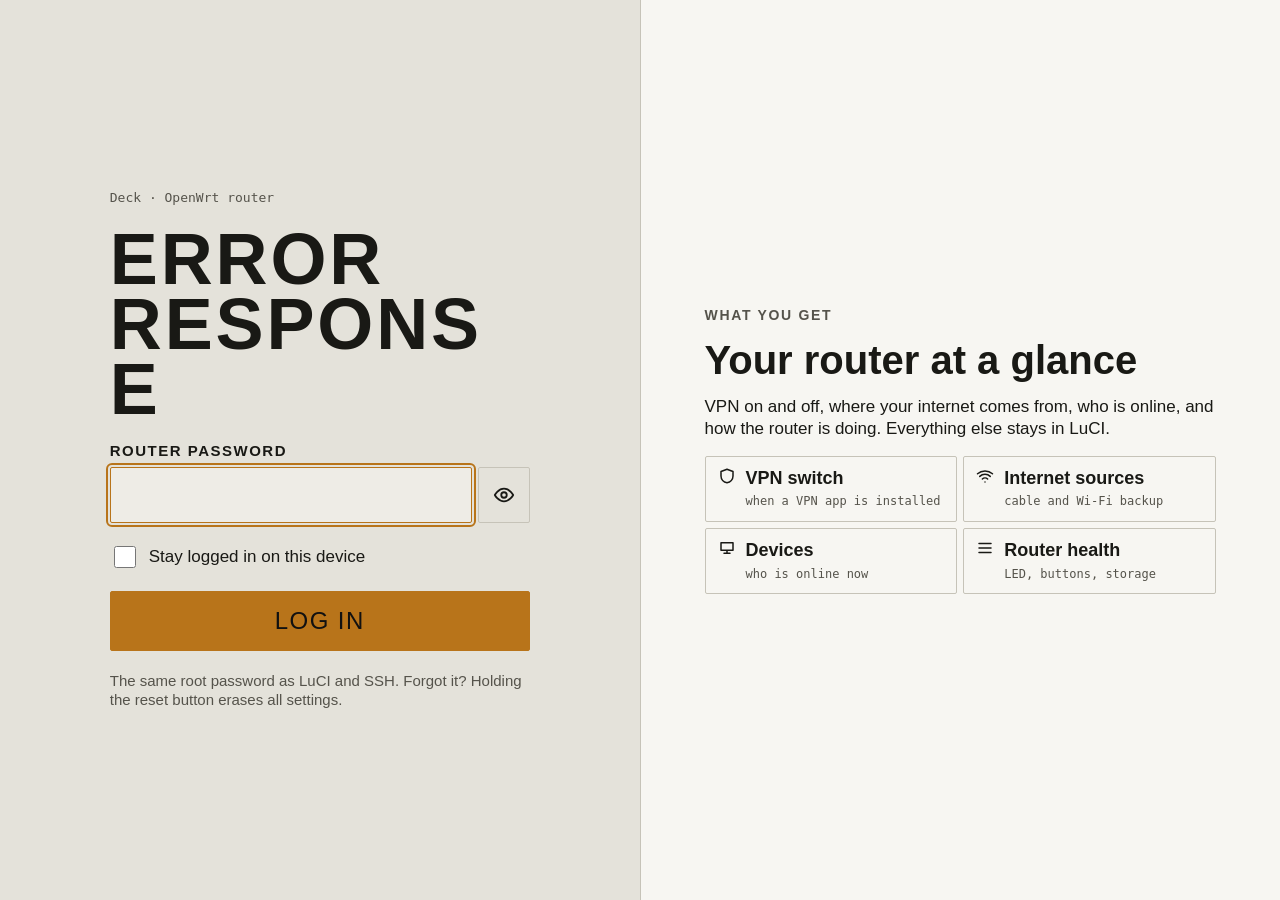
==== luci-app-deck/htdocs/deck/index.html @ 6898326d "Deck as a standalone dashboard app at /deck/ Own login, side rail (bottom tabs on phones) and screen" ====
<!DOCTYPE html>
<html lang="en">
<head>
<meta charset="utf-8">
<meta name="viewport" content="width=device-width, initial-scale=1, viewport-fit=cover">
<meta name="theme-color" content="#0D0E0B">
<meta name="darkreader-lock">
<title>Deck</title>
<link rel="icon" href="logo.svg" sizes="any">
<link rel="stylesheet" href="components.css?v=0.2.0">
<link rel="stylesheet" href="app.css?v=0.2.0">
</head>
<body>
<div id="root" class="dk"><p style="padding:24px;font-family:sans-serif">Loading…</p></div>
<noscript><p style="padding:24px">Deck needs JavaScript. You can still use <a href="/cgi-bin/luci/">LuCI</a>.</p></noscript>
<script src="app.js?v=0.2.0"></script>
</body>
</html>
---- luci-app-deck/htdocs/deck/components.css ----
/* SPDX-License-Identifier: Apache-2.0
 * Deck dashboard styles. Self-contained so the dashboard looks right under
 * any LuCI theme; luci-theme-deck shares the same tokens. */

@font-face { font-family: 'Deck Display'; font-weight: 500; font-display: swap; src: url('/deck/fonts/barlow-condensed-500.woff2') format('woff2'); }
@font-face { font-family: 'Deck Display'; font-weight: 600; font-display: swap; src: url('/deck/fonts/barlow-condensed-600.woff2') format('woff2'); }
@font-face { font-family: 'Deck Display'; font-weight: 700; font-display: swap; src: url('/deck/fonts/barlow-condensed-700.woff2') format('woff2'); }
@font-face { font-family: 'Deck Mono'; font-weight: 400; font-display: swap; src: url('/deck/fonts/jetbrains-mono-400.woff2') format('woff2'); }

.dk {
	--dk-bg: #0D0E0B; --dk-panel: #161713; --dk-sunk: #10110E; --dk-line: #2E2F29;
	--dk-ink: #EEECE4; --dk-dim: #A6A499; --dk-off: #24251F;
	--dk-amber: #F4B248; --dk-green: #6BD47A; --dk-red: #FF6B5E; --dk-blue: #7DB8FF; --dk-on-red: #111111;
	--dk-font: 'Deck Display', 'Barlow Condensed', 'Arial Narrow', 'Roboto Condensed', sans-serif;
	--dk-mono: 'Deck Mono', 'JetBrains Mono', ui-monospace, Menlo, Consolas, monospace;
	color: var(--dk-ink); font-family: var(--dk-font); font-size: 16px; line-height: 1.3;
	}
.dk.dk-light {
	--dk-bg: #E4E2DA; --dk-panel: #F7F6F2; --dk-sunk: #EEECE6; --dk-line: #C6C3B8;
	--dk-ink: #191915; --dk-dim: #55534B; --dk-off: #DDDAD1;
	--dk-amber: #B8741A; --dk-green: #2E8540; --dk-red: #C0392B; --dk-blue: #2F6FC4; --dk-on-red: #FFFFFF;
}

.dk *, .dk *::before, .dk *::after { box-sizing: border-box; }
.dk a { color: inherit; }
.dk button { font: inherit; color: inherit; cursor: pointer; }
.dk button:focus-visible, .dk a:focus-visible, .dk input:focus-visible, .dk select:focus-visible { outline: 2px solid var(--dk-amber); outline-offset: 2px; }
.dk button:disabled { opacity: .5; cursor: not-allowed; }
.dk-mono { font-family: var(--dk-mono); }
.dk-dim { color: var(--dk-dim); }

.dk-head { display: flex; flex-wrap: wrap; align-items: flex-end; justify-content: space-between; gap: 8px 20px; }
.dk-kicker, .dk-h2, .dk-label { font-size: 14px; font-weight: 700; letter-spacing: .12em; text-transform: uppercase; color: var(--dk-dim); margin: 0; }
.dk-title { margin: 0; font-family: var(--dk-font); font-size: clamp(32px, 3.4vw, 50px); font-weight: 700; line-height: 1; letter-spacing: .01em; color: var(--dk-ink); }
.dk-title .warn { color: var(--dk-amber); }
.dk-title .bad { color: var(--dk-red); }
.dk-sub { margin: 0; font-size: 17px; }

.dk-card { background: var(--dk-panel); border: 1px solid var(--dk-line); border-radius: 3px; padding: 18px 20px; display: flex; flex-direction: column; gap: 12px; min-width: 0; }
.dk-card-head { display: flex; justify-content: space-between; align-items: baseline; gap: 12px; flex-wrap: wrap; }
.dk-more { font-size: 15px; font-weight: 600; color: var(--dk-dim) !important; }
.dk-grid { display: grid; grid-template-columns: repeat(auto-fit, minmax(min(100%, 320px), 1fr)); gap: 12px; }
.dk-grid-wide { display: grid; grid-template-columns: repeat(auto-fit, minmax(min(100%, 420px), 1fr)); gap: 12px; }
.dk-note { margin: 0; font-size: 15px; color: var(--dk-dim); }

.dk-banner { padding: 12px 16px; font-size: 18px; font-weight: 600; display: flex; flex-wrap: wrap; justify-content: space-between; align-items: center; gap: 8px 16px; background: var(--dk-off); color: var(--dk-ink); border-left: 6px solid var(--dk-blue); }
.dk-banner.bad { background: var(--dk-red); color: var(--dk-on-red); border-left-color: var(--dk-ink); }
.dk-banner.warn { border-left-color: var(--dk-amber); }

/* traffic path */
.dk-path { list-style: none; margin: 0; padding: 0; display: flex; flex-wrap: wrap; align-items: center; }
.dk-hop { flex: 0 1 auto; min-width: 128px; border: 2px solid var(--dk-line); border-radius: 3px; padding: 12px 14px; min-height: 92px; display: flex; flex-direction: column; justify-content: center; gap: 2px; background: var(--dk-sunk); }
.dk-hop .k { font-size: 13px; font-weight: 700; letter-spacing: .12em; text-transform: uppercase; opacity: .8; }
.dk-hop .t { font-size: 30px; font-weight: 700; line-height: 1; }
.dk-hop .s { font-family: var(--dk-mono); font-size: 12px; opacity: .85; }
.dk-hop.ok { border-color: var(--dk-green); }
.dk-hop.go { border-color: var(--dk-green); background: var(--dk-green); color: #111; }
.dk-hop.warn { border-color: var(--dk-amber); }
.dk-hop.bad { border-color: var(--dk-red); background: var(--dk-red); color: var(--dk-on-red); }
.dk-hop.blue { border-color: var(--dk-blue); }
.dk-hop.ghost { border-style: dashed; background: transparent; color: var(--dk-dim); }
.dk-wire { flex: 1 1 40px; min-width: 40px; padding: 0 6px; display: flex; flex-direction: column; gap: 4px; }
.dk-wire span:first-child { font-family: var(--dk-mono); font-size: 11px; color: var(--dk-dim); text-align: center; white-space: nowrap; min-height: 14px; }
.dk-wire i { display: block; height: 4px; background: var(--dk-line); }
.dk-wire.ok i { background: var(--dk-green); }
.dk-wire.bad i { background: var(--dk-red); }
.dk-wire.flow i { background: repeating-linear-gradient(90deg, var(--c, var(--dk-green)) 0 14px, transparent 14px 24px); background-size: 24px 4px; }
.dk-bypass { display: flex; flex-wrap: wrap; align-items: center; gap: 8px 14px; padding-top: 12px; border-top: 1px dashed var(--dk-line); }
.dk-chip { padding: 4px 10px; border: 1px dashed var(--dk-line); border-radius: 2px; font-size: 15px; font-weight: 600; }

/* switch */
.dk-switch { position: relative; height: 88px; width: 100%; padding: 0; background: var(--dk-sunk); border: 2px solid var(--dk-line); border-radius: 3px; display: grid; grid-template-columns: 1fr 1fr; align-items: center; overflow: hidden; }
.dk-switch .knob { position: absolute; top: 6px; bottom: 6px; width: calc(50% - 9px); left: 6px; border-radius: 2px; background: var(--dk-line); transition: left .2s, background .2s; }
.dk-switch[aria-checked="true"] .knob { left: calc(50% + 3px); background: var(--c, var(--dk-green)); }
.dk-switch .lbl { position: relative; text-align: center; font-size: 26px; font-weight: 700; letter-spacing: .12em; color: var(--dk-dim); }
.dk-switch[aria-checked="false"] .lbl.off, .dk-switch[aria-checked="true"] .lbl.on { color: #111; }
.dk-switch[aria-checked="false"] .lbl.off { color: var(--dk-ink); }

/* buttons */
.dk-btn { min-height: 46px; padding: 0 16px; border-radius: 2px; font-size: 17px; font-weight: 700; letter-spacing: .06em; text-transform: uppercase; border: 1px solid var(--dk-line); background: transparent; color: var(--dk-ink); text-decoration: none; display: inline-flex; align-items: center; justify-content: center; gap: 8px; }
.dk-btn-amber { background: var(--dk-amber); border-color: var(--dk-amber); color: #111 !important; }
.dk-btn-ink { background: var(--dk-ink); border-color: var(--dk-ink); color: var(--dk-bg) !important; }
.dk-btn-red { border-color: var(--dk-red); color: var(--dk-red) !important; }
.dk-btn-row { display: grid; grid-template-columns: repeat(auto-fit, minmax(140px, 1fr)); gap: 6px; }

/* tiles */
.dk-tiles { display: grid; grid-template-columns: repeat(2, minmax(0, 1fr)); gap: 1px; background: var(--dk-line); border: 1px solid var(--dk-line); }
.dk-tile { background: var(--dk-sunk); padding: 12px; display: flex; flex-direction: column; gap: 6px; min-width: 0; }
.dk-tile .v { font-size: 42px; line-height: .95; font-weight: 600; font-variant-numeric: tabular-nums; }
.dk-tile .v small { font-size: 18px; color: var(--dk-dim); font-weight: 600; }
.dk-spark { width: 100%; height: 36px; display: block; }

/* tags */
.dk-tag { display: inline-block; padding: 3px 8px; border-radius: 2px; font-size: 14px; font-weight: 700; letter-spacing: .1em; text-transform: uppercase; white-space: nowrap; }
.dk-tag-ok { background: var(--dk-green); color: #111; }
.dk-tag-warn { background: var(--dk-amber); color: #111; }
.dk-tag-bad { background: var(--dk-red); color: var(--dk-on-red); }
.dk-tag-blue { background: var(--dk-blue); color: #111; }
.dk-tag-off { background: var(--dk-off); color: var(--dk-dim); }

/* sources */
.dk-src { list-style: none; margin: 0; padding: 0; display: flex; flex-direction: column; gap: 8px; }
.dk-src li { border: 1px solid var(--dk-line); border-radius: 2px; padding: 12px 14px; display: flex; flex-direction: column; gap: 8px; }
.dk-src li.active { background: var(--dk-sunk); border-color: var(--dk-green); }
.dk-src li.active.wifi { border-color: var(--dk-blue); }
.dk-src .row { display: flex; justify-content: space-between; align-items: center; gap: 8px; }
.dk-src .name { font-size: 22px; font-weight: 700; }
.dk-src .meta { font-family: var(--dk-mono); font-size: 12px; color: var(--dk-dim); }
.dk-bars { display: inline-flex; gap: 2px; align-items: flex-end; height: 18px; }
.dk-bars span { width: 6px; display: block; }

/* tables and lists */
.dk-table-wrap { overflow-x: auto; }
.dk-table { width: 100%; border-collapse: collapse; }
.dk-table th { text-align: left; font-size: 13px; font-weight: 700; letter-spacing: .1em; text-transform: uppercase; color: var(--dk-dim); padding: 8px; }
.dk-table td { border-top: 1px solid var(--dk-line); padding: 9px 8px; vertical-align: middle; }
.dk-table .n { display: block; font-size: 18px; font-weight: 600; }
.dk-table .m { font-family: var(--dk-mono); font-size: 12px; color: var(--dk-dim); }
.dk-table tr.off { opacity: .6; }

.dk-meter { display: grid; grid-template-columns: 80px minmax(0, 1fr) 140px; gap: 10px; align-items: center; }
.dk-meter-name { font-size: 15px; font-weight: 600; letter-spacing: .08em; text-transform: uppercase; color: var(--dk-dim); }
.dk-meter-track { height: 8px; background: var(--dk-off); }
.dk-meter-fill { display: block; height: 100%; background: var(--dk-ink); }
.dk-meter-fill.dk-warn { background: var(--dk-amber); }
.dk-meter-val { font-size: 13px; text-align: right; }

.dk-timeline { list-style: none; margin: 0; padding: 0 0 0 6px; border-left: 2px solid var(--dk-line); }
.dk-timeline li { position: relative; padding: 6px 0 10px 16px; }
.dk-timeline li::before { content: ''; position: absolute; left: -7px; top: 10px; width: 12px; height: 12px; border-radius: 1px; background: var(--c, var(--dk-blue)); }
.dk-timeline .t { display: block; font-family: var(--dk-mono); font-size: 12px; color: var(--dk-dim); }
.dk-timeline .x { font-size: 17px; }

.dk-hw { display: flex; flex-direction: column; gap: 10px; }
.dk-hw-row { display: flex; align-items: center; gap: 10px; font-size: 16px; font-weight: 600; }
.dk-led { width: 16px; height: 16px; border-radius: 50%; flex: none; background: var(--dk-off); border: 1px solid var(--dk-line); }

.dk-radio { min-height: 50px; display: grid; grid-template-columns: 14px minmax(0, 1fr) auto; gap: 10px; align-items: center; padding: 0 12px; border-radius: 2px; text-align: left; border: 1px solid var(--dk-line); background: var(--dk-sunk); width: 100%; }
.dk-radio[aria-checked="true"] { background: var(--dk-ink); color: var(--dk-bg); border-color: var(--dk-ink); }
.dk-radio .dot { width: 12px; height: 12px; border-radius: 50%; border: 2px solid currentColor; }
.dk-radio[aria-checked="true"] .dot { background: currentColor; }
.dk-radio .nm { font-size: 19px; font-weight: 700; overflow: hidden; text-overflow: ellipsis; white-space: nowrap; }

.dk-caps { list-style: none; margin: 0; padding: 0; display: grid; grid-template-columns: repeat(auto-fit, minmax(200px, 1fr)); gap: 6px; }
.dk-caps li { padding: 10px 12px; border: 1px solid var(--dk-line); border-radius: 2px; display: grid; grid-template-columns: 18px minmax(0, 1fr); gap: 4px 10px; }
.dk-caps li.no { border-style: dashed; opacity: .75; }
.dk-caps .nm { display: block; font-size: 18px; font-weight: 700; }

.dk-empty { padding: 24px; border: 1px dashed var(--dk-line); display: flex; flex-direction: column; gap: 8px; align-items: flex-start; }
.dk-empty b { font-size: 24px; }

@media (prefers-reduced-motion: no-preference) {
	.dk .blink { animation: dkb 1.2s steps(2, start) infinite; }
	.dk-wire.flow i { animation: dkf 1s linear infinite; }
}
@keyframes dkb { to { opacity: .35; } }
@keyframes dkf { to { background-position: 24px 0; } }

@media (max-width: 640px) {
	.dk-meter { grid-template-columns: 64px minmax(0, 1fr) 110px; }
	.dk-path { flex-direction: column; align-items: stretch; }
	.dk-wire { flex: 0 0 18px; min-height: 18px; flex-direction: row; justify-content: center; }
	.dk-wire i { width: 4px; height: 18px; }
	.dk-wire span:first-child { display: none; }
	.dk-tile .v { font-size: 34px; }
}
---- luci-app-deck/htdocs/deck/app.css ----
/* SPDX-License-Identifier: Apache-2.0
 * Deck standalone app: shell (rail, phone tabs, login) and screen layouts.
 * Component styles (cards, path, switch, tiles, tags, tables) are in components.css. */

html, body { margin: 0; background: var(--dk-bg); color: var(--dk-ink); }
body { min-height: 100vh; }
.dk-light { color-scheme: light; }
.dk:not(.dk-light) { color-scheme: dark; }

.app { display: flex; align-items: stretch; min-height: 100vh; background: var(--dk-bg); }
.rail { flex: 0 0 236px; width: 236px; box-sizing: border-box; padding: 20px 16px; background: var(--dk-panel); border-right: 1px solid var(--dk-line); display: flex; flex-direction: column; gap: 20px; position: sticky; top: 0; height: 100vh; overflow-y: auto; }
.brand-name { font-size: 26px; font-weight: 700; letter-spacing: .06em; text-transform: uppercase; line-height: 1; overflow-wrap: anywhere; }
.brand-sub { margin-top: 6px; font-family: var(--dk-mono); font-size: 11.5px; color: var(--dk-dim); line-height: 1.55; }
.nav { list-style: none; margin: 0; padding: 0; display: flex; flex-direction: column; gap: 2px; }
.nav a { min-height: 44px; display: flex; align-items: center; gap: 12px; padding: 0 12px; border-radius: 2px; text-decoration: none; font-size: 17px; font-weight: 700; letter-spacing: .1em; text-transform: uppercase; color: var(--dk-dim); }
.nav a:hover { background: var(--dk-sunk); color: var(--dk-ink); }
.nav a[aria-current="page"] { background: var(--dk-ink); color: var(--dk-bg); }
.nav svg, .tabs svg { width: 20px; height: 20px; flex: none; }
.hwbox { border: 1px solid var(--dk-line); border-radius: 2px; padding: 12px; display: flex; flex-direction: column; gap: 10px; background: var(--dk-sunk); }
.hwrow { display: flex; align-items: center; gap: 10px; font-size: 16px; font-weight: 600; }
.led { width: 16px; height: 16px; border-radius: 50%; flex: none; background: var(--dk-off); border: 1px solid var(--dk-line); }
.led.white { background: #F4F3EE; box-shadow: 0 0 10px rgba(244, 243, 238, .6); }
.led.red { background: var(--dk-red); border-color: var(--dk-red); box-shadow: 0 0 10px rgba(255, 107, 94, .5); }
.led.green { background: var(--dk-green); border-color: var(--dk-green); }
.slider { width: 26px; height: 12px; border: 2px solid var(--dk-dim); border-radius: 2px; position: relative; flex: none; box-sizing: border-box; }
.slider i { position: absolute; top: 1px; width: 9px; height: 6px; background: var(--dk-ink); left: 1px; }
.slider.on i { left: auto; right: 1px; }
.rail-foot { margin-top: auto; display: flex; flex-direction: column; gap: 10px; }
.iconrow { display: flex; gap: 6px; }
.iconrow > * { flex: 1; height: 44px; display: grid; place-items: center; background: transparent; border: 1px solid var(--dk-line); border-radius: 2px; color: var(--dk-ink); font-size: 15px; font-weight: 700; letter-spacing: .08em; text-decoration: none; }
.iconrow svg { width: 18px; height: 18px; }

.page { flex: 999 1 640px; min-width: 0; box-sizing: border-box; padding: 22px clamp(16px, 2.4vw, 36px) 48px; display: flex; flex-direction: column; gap: 14px; }
.tabs { display: none; }

/* unsaved changes bar */
.applybar { position: sticky; bottom: 0; z-index: 4; display: flex; flex-wrap: wrap; align-items: center; justify-content: space-between; gap: 10px; padding: 12px 16px; background: var(--dk-panel); border: 1px solid var(--dk-amber); }
.applybar span { font-size: 17px; font-weight: 600; }

/* forms */
.field { display: grid; grid-template-columns: 210px minmax(0, 1fr); gap: 4px 16px; padding: 10px 0; border-bottom: 1px solid var(--dk-line); align-items: center; }
.field:last-child { border-bottom: 0; }
.field > label, .field > .lbl { font-size: 16px; font-weight: 700; }
.field .help { grid-column: 2; font-size: 14px; color: var(--dk-dim); }
.in { min-height: 44px; padding: 0 10px; background: var(--dk-sunk); color: var(--dk-ink); border: 1px solid var(--dk-line); border-radius: 2px; font-family: var(--dk-mono); font-size: 14px; box-sizing: border-box; width: 100%; max-width: 460px; }
select.in { font-family: var(--dk-font); font-size: 16px; font-weight: 600; }
.in:focus { border-color: var(--dk-amber); outline: none; }
.pwrow { display: flex; gap: 6px; max-width: 460px; }
.pwrow .in { flex: 1; }
.toggle { width: 64px; height: 36px; padding: 0; border: 2px solid var(--dk-line); border-radius: 2px; position: relative; background: var(--dk-off); cursor: pointer; }
.toggle i { position: absolute; top: 3px; left: 3px; width: 26px; height: 26px; background: var(--dk-ink); transition: left .15s; }
.toggle[aria-checked="true"] { background: var(--dk-green); border-color: var(--dk-green); }
.toggle[aria-checked="true"] i { left: 31px; background: #111; }

/* list rows */
.rows { display: flex; flex-direction: column; }
.row { display: grid; grid-template-columns: 40px minmax(0, 1fr) auto; gap: 14px; align-items: center; padding: 12px 0; border-top: 1px solid var(--dk-line); }
.row:first-child { border-top: 0; }
.row .ic { width: 40px; height: 40px; display: grid; place-items: center; background: var(--dk-sunk); border: 1px solid var(--dk-line); border-radius: 2px; }
.row .ic svg { width: 22px; height: 22px; }
.row .t { display: block; font-size: 19px; font-weight: 700; overflow: hidden; text-overflow: ellipsis; white-space: nowrap; }
.row .s { font-family: var(--dk-mono); font-size: 12px; color: var(--dk-dim); }
button.row { width: 100%; background: transparent; border: 0; border-top: 1px solid var(--dk-line); border-left: 4px solid transparent; padding: 12px 14px; text-align: left; color: var(--dk-ink); }
button.row[aria-pressed="true"] { background: var(--dk-sunk); border-left-color: var(--dk-amber); }

.split { display: flex; flex-wrap: wrap; gap: 12px; align-items: flex-start; }
.split > .main { flex: 999 1 460px; min-width: 0; }
.split > .side { flex: 1 1 340px; min-width: 0; }

.chips { display: flex; gap: 6px; flex-wrap: wrap; }
.kv { display: grid; grid-template-columns: auto minmax(0, 1fr); gap: 6px 14px; margin: 0; font-size: 15px; }
.kv dt { color: var(--dk-dim); }
.kv dd { margin: 0; font-family: var(--dk-mono); font-size: 13px; overflow-wrap: anywhere; }

/* vertical block meters (router health) */
.blocks { display: flex; gap: 14px; align-items: flex-end; justify-content: space-between; }
.block { margin: 0; flex: 1; display: flex; flex-direction: column; align-items: center; gap: 6px; }
.block .col { width: 100%; max-width: 54px; height: 120px; background: var(--dk-off); display: flex; flex-direction: column-reverse; gap: 2px; padding: 2px; box-sizing: border-box; }
.block .col span { flex: 1; }
.block figcaption { font-size: 14px; font-weight: 700; letter-spacing: .1em; text-transform: uppercase; text-align: center; }
.block figcaption small { display: block; font-family: var(--dk-mono); font-size: 11px; font-weight: 400; letter-spacing: 0; text-transform: none; color: var(--dk-dim); }

/* modal */
.scrim { position: fixed; inset: 0; z-index: 50; background: rgba(5, 6, 4, .72); display: grid; place-items: center; padding: 16px; }
.modal { width: 100%; max-width: 520px; background: var(--dk-panel); border: 2px solid var(--dk-amber); padding: 20px 22px; display: flex; flex-direction: column; gap: 14px; box-shadow: 0 24px 60px rgba(0, 0, 0, .5); }
.modal.danger { border-color: var(--dk-red); }
.modal h2 { margin: 0; font-size: 28px; font-weight: 700; line-height: 1.05; }
.modal p { margin: 0; font-size: 17px; }
.modal .acts { display: flex; gap: 8px; flex-wrap: wrap; }
.modal .acts > * { flex: 1; }

/* toasts */
.toasts { position: fixed; right: 16px; bottom: 16px; z-index: 60; display: flex; flex-direction: column; gap: 8px; max-width: 420px; }
.toast { padding: 12px 14px; background: var(--dk-panel); border: 1px solid var(--dk-line); border-left: 6px solid var(--dk-green); font-size: 17px; font-weight: 600; box-shadow: 0 10px 30px rgba(0, 0, 0, .35); }
.toast.bad { background: var(--dk-red); color: var(--dk-on-red); border-color: var(--dk-red); }
.toast.info { border-left-color: var(--dk-blue); }

/* login */
.login { min-height: 100vh; display: grid; grid-template-columns: repeat(2, minmax(0, 1fr)); background: var(--dk-line); gap: 1px; }
.login > section { background: var(--dk-bg); padding: 56px clamp(20px, 5vw, 64px); display: flex; flex-direction: column; justify-content: center; }
.login > section + section { background: var(--dk-panel); }
.login-card { width: 100%; max-width: 420px; display: flex; flex-direction: column; gap: 20px; margin: 0 auto; }
.login-host { margin: 0; font-size: clamp(48px, 6vw, 72px); font-weight: 700; line-height: .9; letter-spacing: .04em; text-transform: uppercase; overflow-wrap: anywhere; }
.login label > span:first-child { display: block; font-size: 15px; font-weight: 700; letter-spacing: .1em; text-transform: uppercase; margin-bottom: 6px; }
.login .in { max-width: none; min-height: 56px; font-size: 20px; }
.login .pwrow { max-width: none; }
.login .go { min-height: 60px; font-size: 24px; }
.login-check { display: flex; align-items: center; gap: 10px; font-size: 17px; }
.login-check input { width: 22px; height: 22px; accent-color: var(--dk-amber); }
.login-side { display: flex; flex-direction: column; gap: 16px; max-width: 520px; }
.login-side h2 { margin: 0; font-size: 40px; font-weight: 700; line-height: 1; }

@media (max-width: 860px) {
	.app { flex-direction: column; }
	.rail { position: static; height: auto; width: auto; flex: none; flex-direction: row; align-items: center; padding: 12px 14px; gap: 12px; border-right: 0; border-bottom: 1px solid var(--dk-line); }
	.rail .brand-sub, .rail nav, .rail .hwbox { display: none; }
	.rail-foot { margin: 0 0 0 auto; }
	.rail-foot .iconrow > * { width: 44px; flex: none; }
	.page { padding: 16px 12px 96px; }
	.tabs { display: grid; grid-template-columns: repeat(5, minmax(0, 1fr)); position: fixed; left: 0; right: 0; bottom: 0; z-index: 20; background: var(--dk-panel); border-top: 1px solid var(--dk-line); }
	.tabs a { min-height: 62px; display: flex; flex-direction: column; align-items: center; justify-content: center; gap: 3px; text-decoration: none; font-size: 13px; font-weight: 700; letter-spacing: .08em; text-transform: uppercase; color: var(--dk-dim); }
	.tabs a[aria-current="page"] { color: var(--dk-ink); box-shadow: inset 0 3px 0 var(--dk-ink); }
	.field { grid-template-columns: 1fr; }
	.field .help { grid-column: 1; }
	.login { grid-template-columns: 1fr; }
	.login > section + section { display: none; }
	.blocks { gap: 8px; }
	.dk-switch { height: 96px; }
}
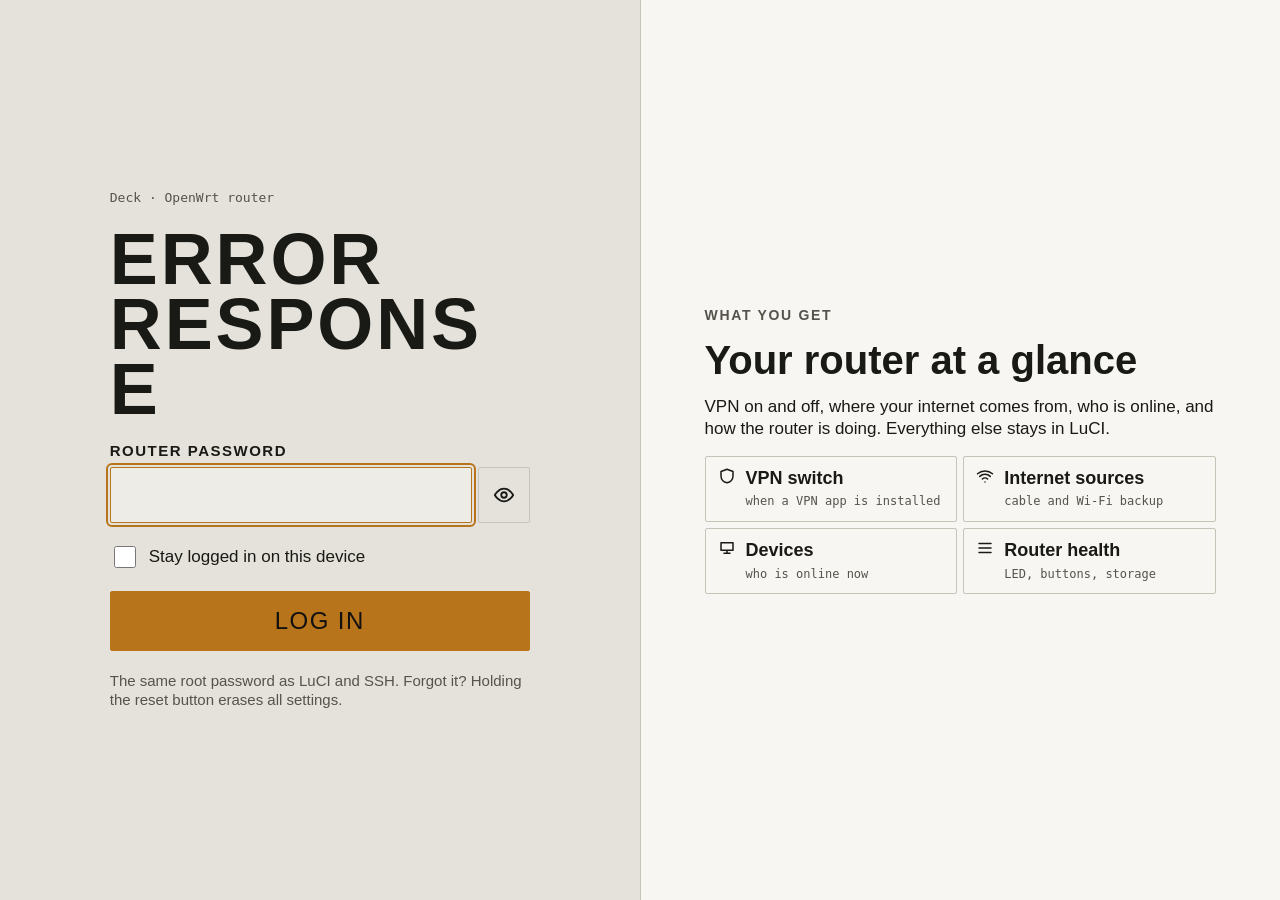
==== commit 43a2cdde: "Open Deck at the router's address /usr/libexec/deck/home swaps /www/index.html for a redirect to /de" ====
--- a/luci-app-deck/htdocs/deck/index.html
+++ b/luci-app-deck/htdocs/deck/index.html
@@ -7,12 +7,12 @@
 <meta name="darkreader-lock">
 <title>Deck</title>
 <link rel="icon" href="logo.svg" sizes="any">
-<link rel="stylesheet" href="components.css?v=0.2.0">
-<link rel="stylesheet" href="app.css?v=0.2.0">
+<link rel="stylesheet" href="components.css?v=0.2.2">
+<link rel="stylesheet" href="app.css?v=0.2.2">
 </head>
 <body>
 <div id="root" class="dk"><p style="padding:24px;font-family:sans-serif">Loading…</p></div>
 <noscript><p style="padding:24px">Deck needs JavaScript. You can still use <a href="/cgi-bin/luci/">LuCI</a>.</p></noscript>
-<script src="app.js?v=0.2.0"></script>
+<script src="app.js?v=0.2.2"></script>
 </body>
 </html>
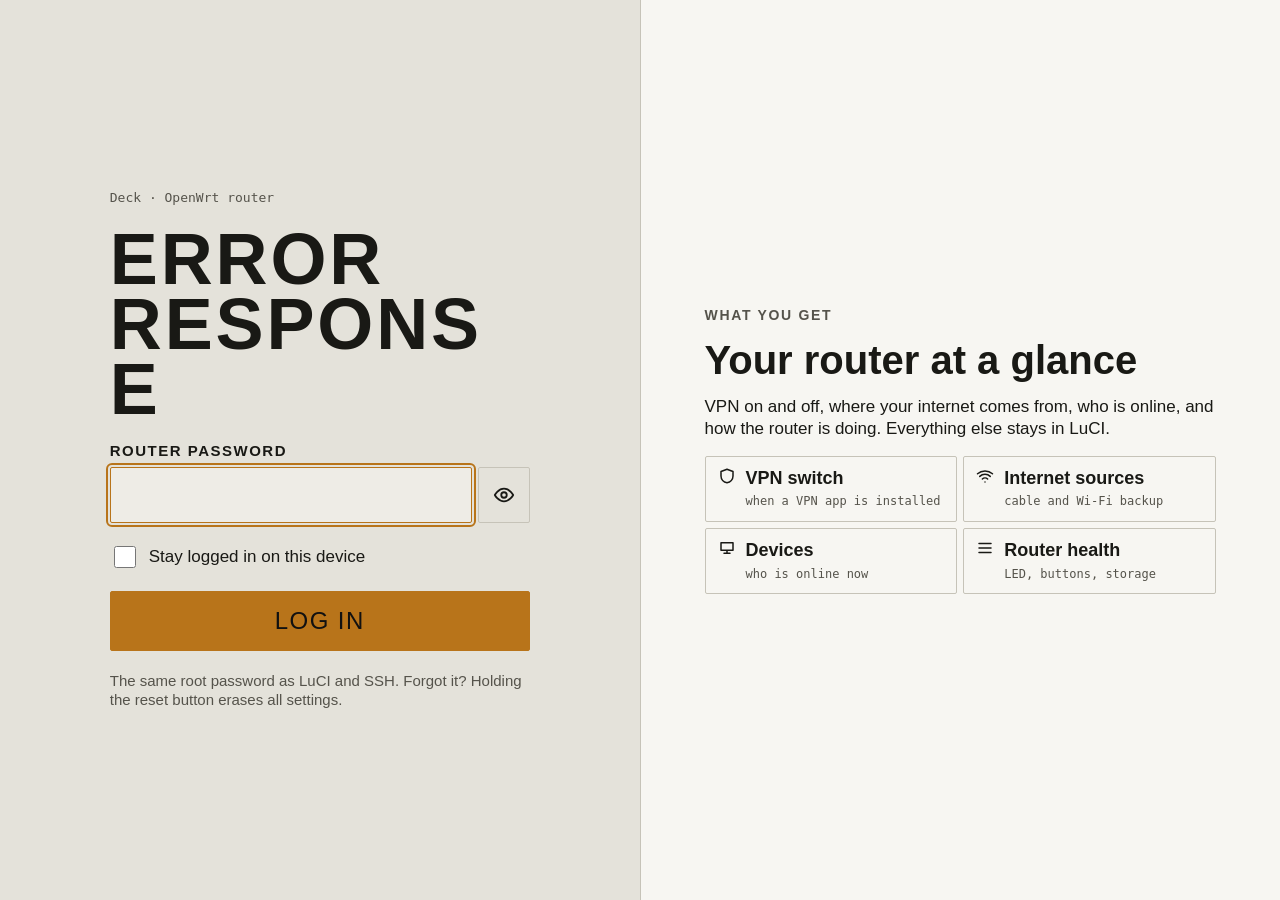
==== commit 76912a03: "Cheaper process checks; real CPU % instead of load % The monitor ran tr once per process every secon" ====
--- a/luci-app-deck/htdocs/deck/index.html
+++ b/luci-app-deck/htdocs/deck/index.html
@@ -7,12 +7,12 @@
 <meta name="darkreader-lock">
 <title>Deck</title>
 <link rel="icon" href="logo.svg" sizes="any">
-<link rel="stylesheet" href="components.css?v=0.2.2">
-<link rel="stylesheet" href="app.css?v=0.2.2">
+<link rel="stylesheet" href="components.css?v=0.2.3">
+<link rel="stylesheet" href="app.css?v=0.2.3">
 </head>
 <body>
 <div id="root" class="dk"><p style="padding:24px;font-family:sans-serif">Loading…</p></div>
 <noscript><p style="padding:24px">Deck needs JavaScript. You can still use <a href="/cgi-bin/luci/">LuCI</a>.</p></noscript>
-<script src="app.js?v=0.2.2"></script>
+<script src="app.js?v=0.2.3"></script>
 </body>
 </html>
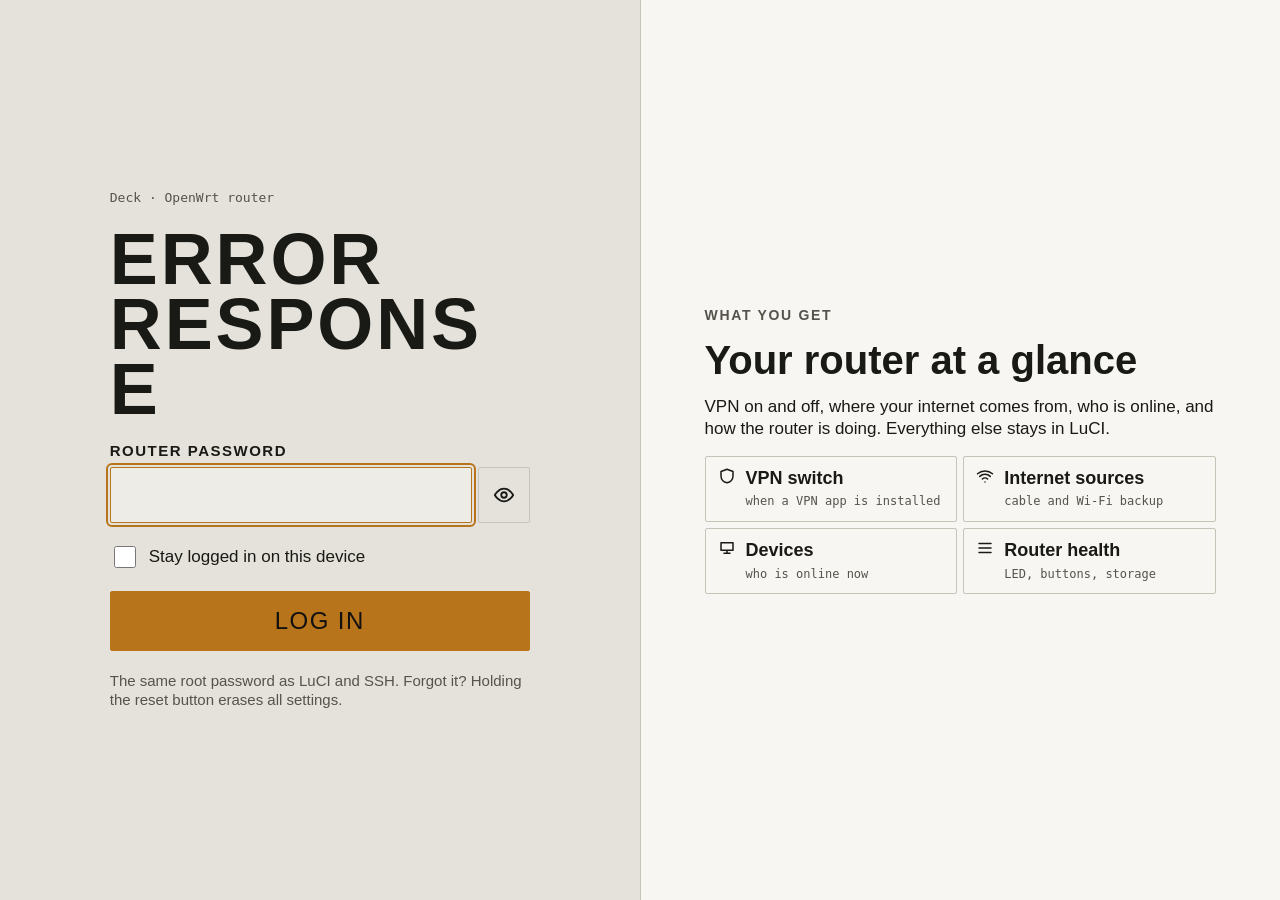
==== commit 09ab7b65: "Traffic path: show a live direct line when the VPN is off Instead of grey static lines through a 'By" ====
--- a/luci-app-deck/htdocs/deck/index.html
+++ b/luci-app-deck/htdocs/deck/index.html
@@ -7,12 +7,12 @@
 <meta name="darkreader-lock">
 <title>Deck</title>
 <link rel="icon" href="logo.svg" sizes="any">
-<link rel="stylesheet" href="components.css?v=0.2.3">
-<link rel="stylesheet" href="app.css?v=0.2.3">
+<link rel="stylesheet" href="components.css?v=0.2.4">
+<link rel="stylesheet" href="app.css?v=0.2.4">
 </head>
 <body>
 <div id="root" class="dk"><p style="padding:24px;font-family:sans-serif">Loading…</p></div>
 <noscript><p style="padding:24px">Deck needs JavaScript. You can still use <a href="/cgi-bin/luci/">LuCI</a>.</p></noscript>
-<script src="app.js?v=0.2.3"></script>
+<script src="app.js?v=0.2.4"></script>
 </body>
 </html>
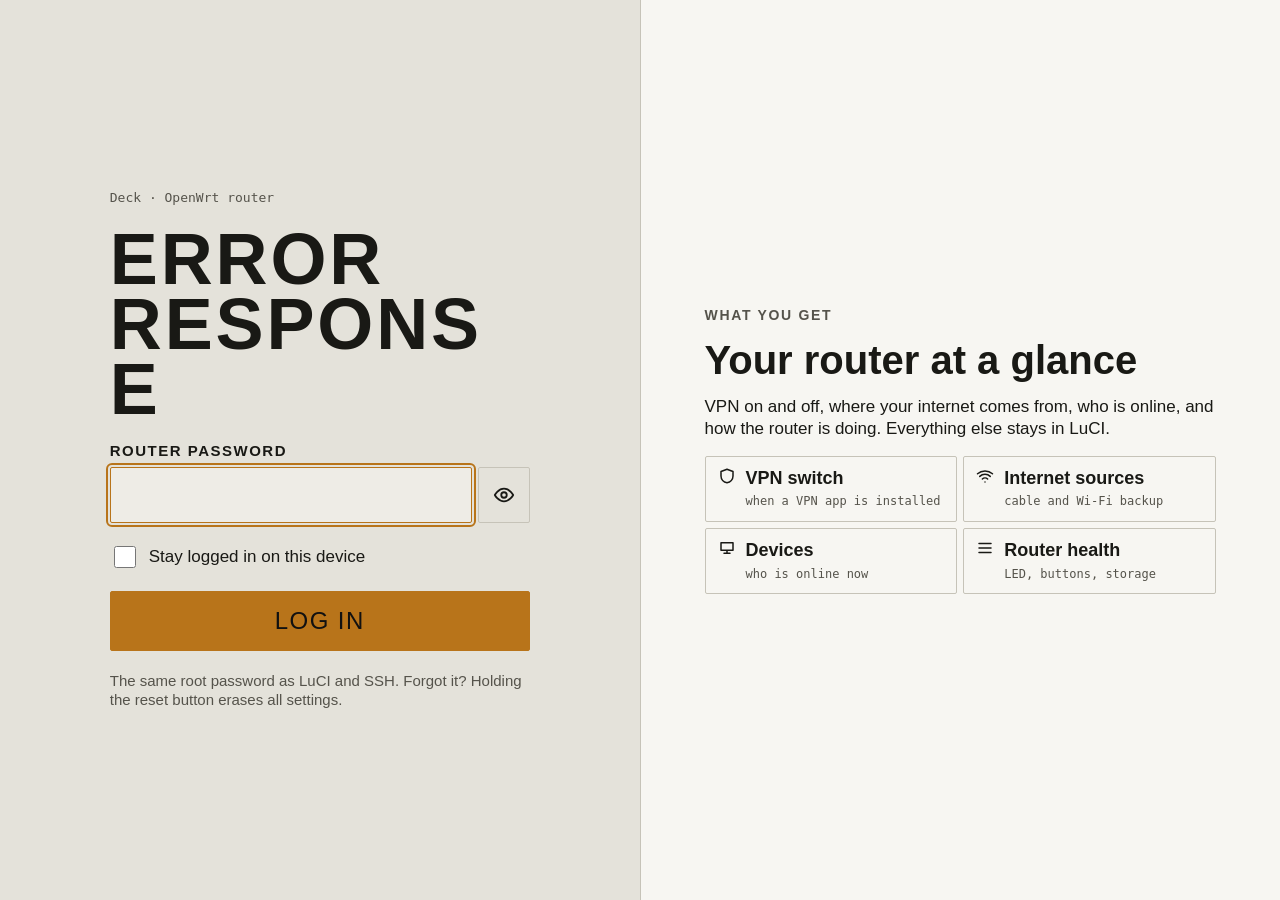
==== commit a30285a8: "Timeline: gap between the line and the event markers Co-Authored-By: Claude Opus 5.5 <noreply@anthro" ====
--- a/luci-app-deck/htdocs/deck/index.html
+++ b/luci-app-deck/htdocs/deck/index.html
@@ -7,12 +7,12 @@
 <meta name="darkreader-lock">
 <title>Deck</title>
 <link rel="icon" href="logo.svg" sizes="any">
-<link rel="stylesheet" href="components.css?v=0.2.4">
-<link rel="stylesheet" href="app.css?v=0.2.4">
+<link rel="stylesheet" href="components.css?v=0.2.5">
+<link rel="stylesheet" href="app.css?v=0.2.5">
 </head>
 <body>
 <div id="root" class="dk"><p style="padding:24px;font-family:sans-serif">Loading…</p></div>
 <noscript><p style="padding:24px">Deck needs JavaScript. You can still use <a href="/cgi-bin/luci/">LuCI</a>.</p></noscript>
-<script src="app.js?v=0.2.4"></script>
+<script src="app.js?v=0.2.5"></script>
 </body>
 </html>
--- a/luci-app-deck/htdocs/deck/components.css
+++ b/luci-app-deck/htdocs/deck/components.css
@@ -126,8 +126,8 @@
 .dk-meter-val { font-size: 13px; text-align: right; }
 
 .dk-timeline { list-style: none; margin: 0; padding: 0 0 0 6px; border-left: 2px solid var(--dk-line); }
-.dk-timeline li { position: relative; padding: 6px 0 10px 16px; }
-.dk-timeline li::before { content: ''; position: absolute; left: -7px; top: 10px; width: 12px; height: 12px; border-radius: 1px; background: var(--c, var(--dk-blue)); }
+.dk-timeline li { position: relative; padding: 6px 0 10px 36px; }
+.dk-timeline li::before { content: ''; position: absolute; left: 12px; top: 10px; width: 12px; height: 12px; border-radius: 1px; background: var(--c, var(--dk-blue)); }
 .dk-timeline .t { display: block; font-family: var(--dk-mono); font-size: 12px; color: var(--dk-dim); }
 .dk-timeline .x { font-size: 17px; }
 
